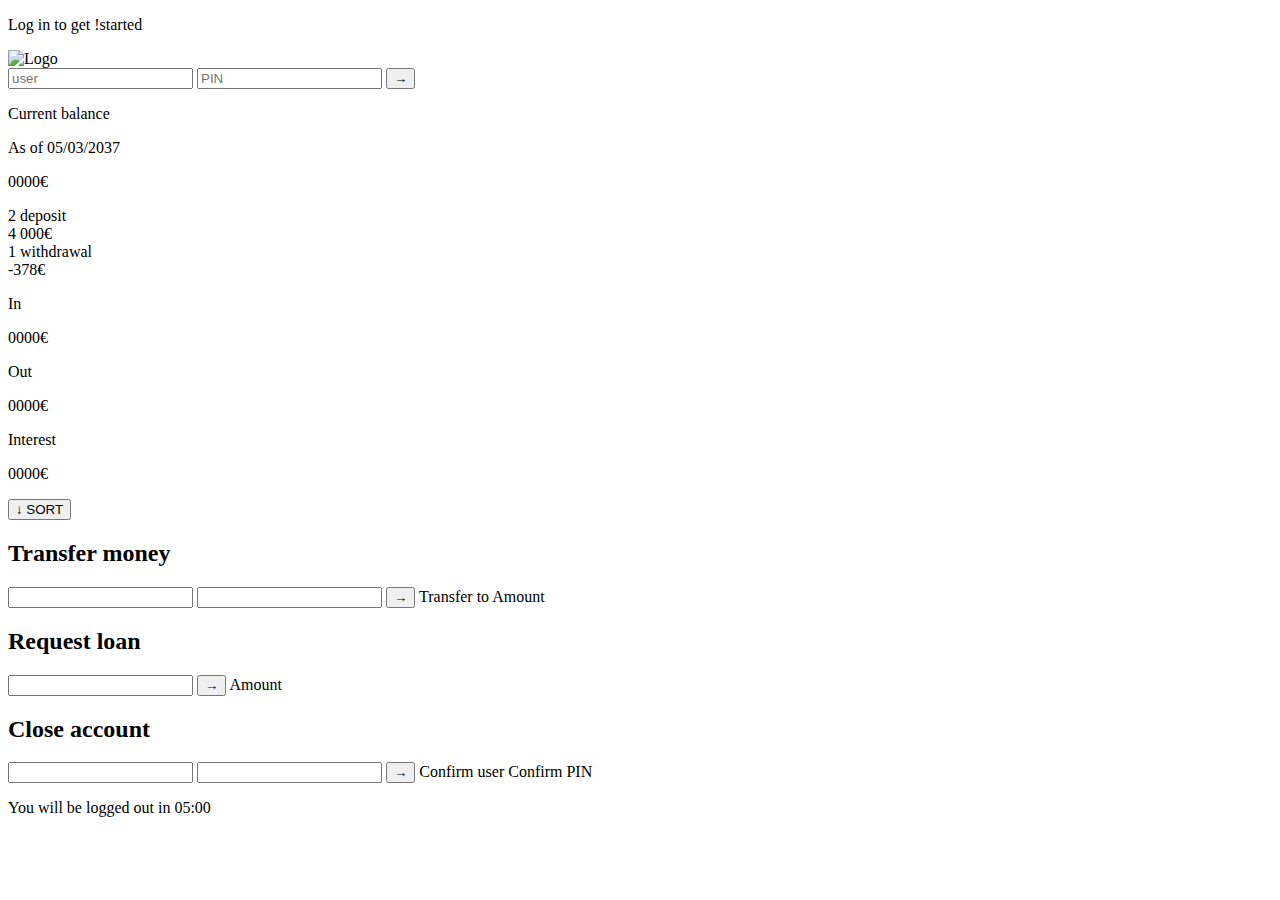
==== index.html @ 5d84bd49 "Test Replit: ! added" ====
<!DOCTYPE html>
<html lang="en">
  <head>
    <meta charset="UTF-8" />
    <meta name="viewport" content="width=device-width, initial-scale=1.0" />
    <meta http-equiv="X-UA-Compatible" content="ie=edge" />
    <link
      href="https://fonts.googleapis.com/css?family=Poppins:400,500,600&display=swap"
      rel="stylesheet"
    />
    <link rel="stylesheet" href="style.css" />
    <script src="app.js" defer></script>
    <title>Money Manager</title>
  </head>

  <body>
    <!-- TOP NAVIGATION -->
    <nav>
      <p class="welcome">Log in to get !started</p>
      <img src="logo.png" alt="Logo" class="logo" />
      <form class="login">
        <input
          type="text"
          placeholder="user"
          class="login__input login__input--user"
        />
        <input
          type="text"
          placeholder="PIN"
          maxlength="4"
          class="login__input login__input--pin"
        />
        <button class="login__btn">&rarr;</button>
      </form>
    </nav>

    <main class="app">
      <!-- BALANCE -->
      <div class="balance">
        <div>
          <p class="balance__label">Current balance</p>
          <p class="balance__date">
            As of <span class="date">05/03/2037</span>
          </p>
        </div>
        <p class="balance__value">0000€</p>
      </div>

      <!-- MOVEMENTS -->
      <div class="movements">
        <div class="movements__row">
          <div class="movements__type movements__type--deposit">2 deposit</div>
          <!-- <div class="movements__date">3 days ago</div> -->
          <div class="movements__value">4 000€</div>
        </div>
        <div class="movements__row">
          <div class="movements__type movements__type--withdrawal">
            1 withdrawal
          </div>
          <!-- <div class="movements__date">24/01/2037</div> -->
          <div class="movements__value">-378€</div>
        </div>
      </div>

      <!-- SUMMARY -->
      <div class="summary">
        <p class="summary__label">In</p>
        <p class="summary__value summary__value--in">0000€</p>
        <p class="summary__label">Out</p>
        <p class="summary__value summary__value--out">0000€</p>
        <p class="summary__label">Interest</p>
        <p class="summary__value summary__value--interest">0000€</p>
        <button class="btn--sort">&downarrow; SORT</button>
      </div>

      <!-- OPERATION: TRANSFERS -->
      <div class="operation operation--transfer">
        <h2>Transfer money</h2>
        <form class="form form--transfer">
          <input type="text" class="form__input form__input--to" />
          <input type="number" class="form__input form__input--amount" />
          <button class="form__btn form__btn--transfer">&rarr;</button>
          <label class="form__label">Transfer to</label>
          <label class="form__label">Amount</label>
        </form>
      </div>

      <!-- OPERATION: LOAN -->
      <div class="operation operation--loan">
        <h2>Request loan</h2>
        <form class="form form--loan">
          <input type="number" class="form__input form__input--loan-amount" />
          <button class="form__btn form__btn--loan">&rarr;</button>
          <label class="form__label form__label--loan">Amount</label>
        </form>
      </div>

      <!-- OPERATION: CLOSE -->
      <div class="operation operation--close">
        <h2>Close account</h2>
        <form class="form form--close">
          <input type="text" class="form__input form__input--user" />
          <input
            type="password"
            maxlength="6"
            class="form__input form__input--pin"
          />
          <button class="form__btn form__btn--close">&rarr;</button>
          <label class="form__label">Confirm user</label>
          <label class="form__label">Confirm PIN</label>
        </form>
      </div>

       <!-- LOGOUT TIMER -->
      <p class="logout-timer">
        You will be logged out in <span class="timer">05:00</span>
      </p>
    </main>
    </main>
  </body>
</html>
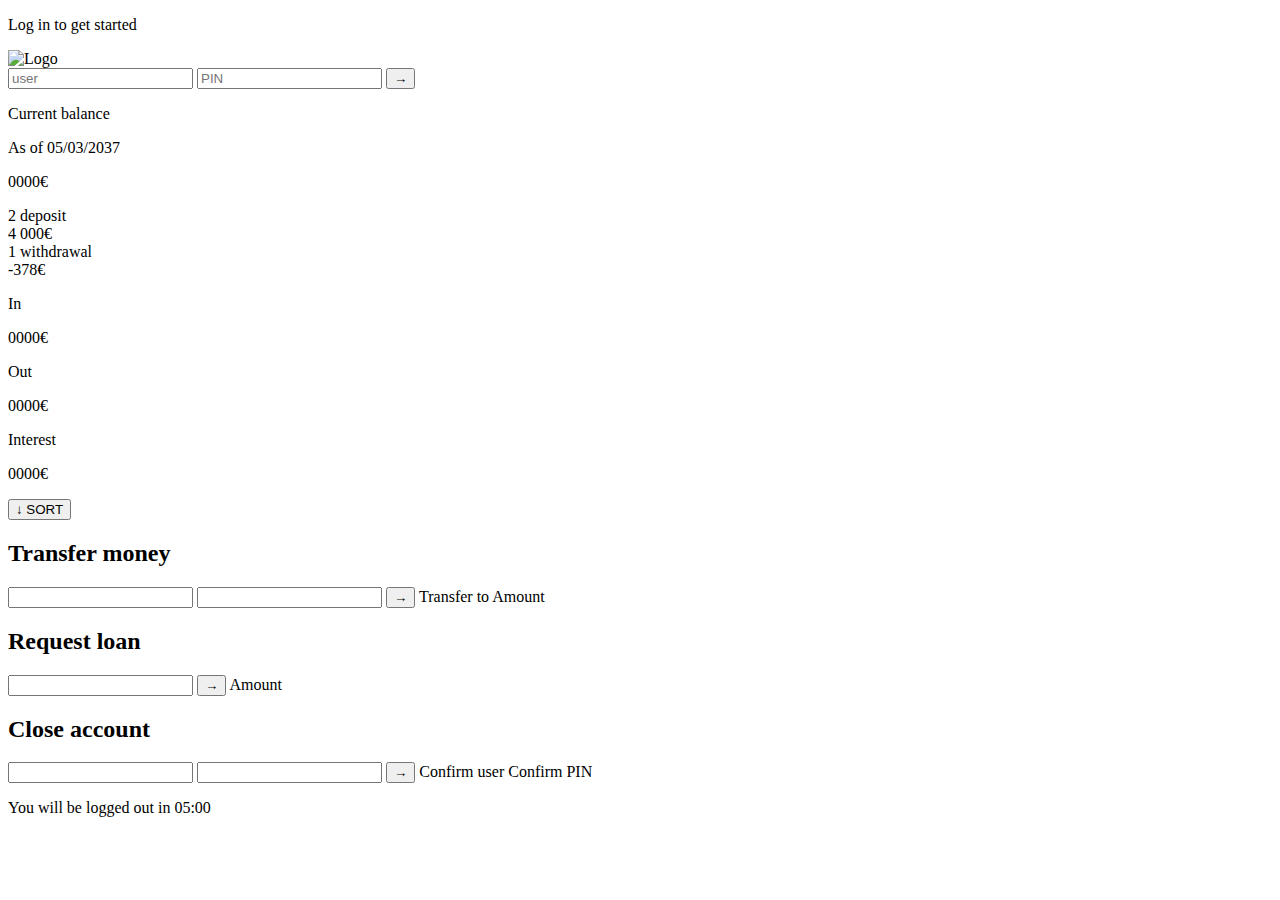
==== commit 59d47d60: "Test Replit: ! removed" ====
--- a/index.html
+++ b/index.html
@@ -16,7 +16,7 @@
   <body>
     <!-- TOP NAVIGATION -->
     <nav>
-      <p class="welcome">Log in to get !started</p>
+      <p class="welcome">Log in to get started</p>
       <img src="logo.png" alt="Logo" class="logo" />
       <form class="login">
         <input
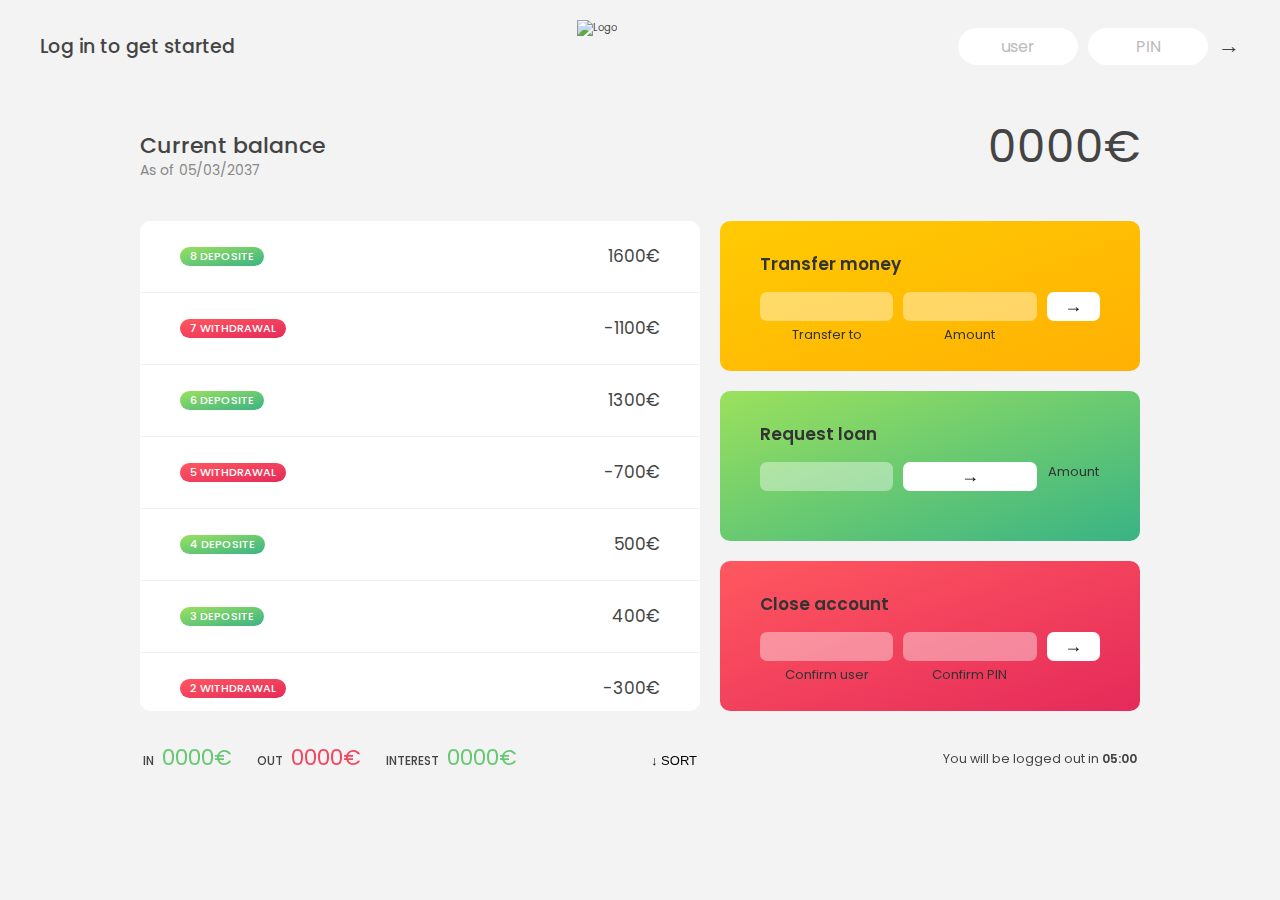
==== commit 82874557: "Dynamic movements UI printed" ====
--- a/index.html
+++ b/index.html
@@ -48,17 +48,7 @@
 
       <!-- MOVEMENTS -->
       <div class="movements">
-        <div class="movements__row">
-          <div class="movements__type movements__type--deposit">2 deposit</div>
-          <!-- <div class="movements__date">3 days ago</div> -->
-          <div class="movements__value">4 000€</div>
-        </div>
-        <div class="movements__row">
-          <div class="movements__type movements__type--withdrawal">
-            1 withdrawal
-          </div>
-          <!-- <div class="movements__date">24/01/2037</div> -->
-          <div class="movements__value">-378€</div>
+   
         </div>
       </div>
 
--- a/style.css
+++ b/style.css
@@ -0,0 +1,283 @@
+* {
+  margin: 0;
+  padding: 0;
+  box-sizing: inherit;
+}
+
+html {
+  font-size: 62.5%;
+  box-sizing: border-box;
+}
+
+body {
+  font-family: 'Poppins', sans-serif;
+  color: #444;
+  background-color: #f3f3f3;
+  height: 100vh;
+  padding: 2rem;
+}
+
+nav {
+  display: flex;
+  justify-content: space-between;
+  align-items: center;
+  padding: 0 2rem;
+}
+
+.welcome {
+  font-size: 1.9rem;
+  font-weight: 500;
+}
+
+.logo {
+  height: 5.25rem;
+}
+
+.login {
+  display: flex;
+}
+
+.login__input {
+  border: none;
+  padding: 0.5rem 2rem;
+  font-size: 1.6rem;
+  font-family: inherit;
+  text-align: center;
+  width: 12rem;
+  border-radius: 10rem;
+  margin-right: 1rem;
+  color: inherit;
+  border: 1px solid #fff;
+  transition: all 0.3s;
+}
+
+.login__input:focus {
+  outline: none;
+  border: 1px solid #ccc;
+}
+
+.login__input::placeholder {
+  color: #bbb;
+}
+
+.login__btn {
+  border: none;
+  background: none;
+  font-size: 2.2rem;
+  color: inherit;
+  cursor: pointer;
+  transition: all 0.3s;
+}
+
+.login__btn:hover,
+.login__btn:focus,
+.btn--sort:hover,
+.btn--sort:focus {
+  outline: none;
+  color: #777;
+}
+
+.app {
+  position: relative;
+  max-width: 100rem;
+  margin: 4rem auto;
+  display: grid;
+  grid-template-columns: 4fr 3fr;
+  grid-template-rows: auto repeat(3, 15rem) auto;
+  gap: 2rem;
+  /* NOTE This creates the fade in/out anumation */
+  opacity: 1;
+  transition: all 1s;
+}
+
+.balance {
+  grid-column: 1 / span 2;
+  display: flex;
+  align-items: flex-end;
+  justify-content: space-between;
+  margin-bottom: 2rem;
+}
+
+.balance__label {
+  font-size: 2.2rem;
+  font-weight: 500;
+  margin-bottom: -0.2rem;
+}
+
+.balance__date {
+  font-size: 1.4rem;
+  color: #888;
+}
+
+.balance__value {
+  font-size: 4.5rem;
+  font-weight: 400;
+}
+
+/* MOVEMENTS */
+
+.movements {
+  grid-row: 2 / span 3;
+  background-color: #fff;
+  border-radius: 1rem;
+  overflow: scroll;
+}
+
+.movements__row {
+  padding: 2.25rem 4rem;
+  display: flex;
+  align-items: center;
+  border-bottom: 1px solid #eee;
+}
+
+.movements__type {
+  font-size: 1.1rem;
+  text-transform: uppercase;
+  font-weight: 500;
+  color: #fff;
+  padding: 0.1rem 1rem;
+  border-radius: 10rem;
+  margin-right: 2rem;
+}
+
+.movements__date {
+  font-size: 1.1rem;
+  text-transform: uppercase;
+  font-weight: 500;
+  color: #666;
+}
+
+.movements__type--deposite {
+  background-image: linear-gradient(to top left, #39b385, #9be15d);
+}
+
+.movements__type--withdrawal {
+  background-image: linear-gradient(to top left, #e52a5a, #ff585f);
+}
+
+.movements__value {
+  font-size: 1.7rem;
+  margin-left: auto;
+}
+
+/* SUMMARY */
+
+.summary {
+  grid-row: 5 / 6;
+  display: flex;
+  align-items: baseline;
+  padding: 0 0.3rem;
+  margin-top: 1rem;
+}
+
+.summary__label {
+  font-size: 1.2rem;
+  font-weight: 500;
+  text-transform: uppercase;
+  margin-right: 0.8rem;
+}
+
+.summary__value {
+  font-size: 2.2rem;
+  margin-right: 2.5rem;
+}
+
+.summary__value--in,
+.summary__value--interest {
+  color: #66c873;
+}
+
+.summary__value--out {
+  color: #f5465d;
+}
+
+.btn--sort {
+  margin-left: auto;
+  border: none;
+  background: none;
+  font-size: 1.3rem;
+  font-weight: 500;
+  cursor: pointer;
+}
+
+/* OPERATIONS */
+
+.operation {
+  border-radius: 1rem;
+  padding: 3rem 4rem;
+  color: #333;
+}
+
+.operation--transfer {
+  background-image: linear-gradient(to top left, #ffb003, #ffcb03);
+}
+
+.operation--loan {
+  background-image: linear-gradient(to top left, #39b385, #9be15d);
+}
+
+.operation--close {
+  background-image: linear-gradient(to top left, #e52a5a, #ff585f);
+}
+
+h2 {
+  margin-bottom: 1.5rem;
+  font-size: 1.7rem;
+  font-weight: 600;
+  color: #333;
+}
+
+.form {
+  display: grid;
+  grid-template-columns: 2.5fr 2.5fr 1fr;
+  grid-template-rows: auto auto;
+  gap: 0.4rem 1rem;
+}
+
+.form__input {
+  width: 100%;
+  border: none;
+  background-color: rgba(255, 255, 255, 0.4);
+  font-family: inherit;
+  font-size: 1.5rem;
+  text-align: center;
+  color: #333;
+  padding: 0.3rem 1rem;
+  border-radius: 0.7rem;
+  transition: all 0.3s;
+}
+
+.form__input:focus {
+  outline: none;
+  background-color: rgba(255, 255, 255, 0.6);
+}
+
+.form__label {
+  font-size: 1.3rem;
+  text-align: center;
+}
+
+.form__btn {
+  border: none;
+  border-radius: 0.7rem;
+  font-size: 1.8rem;
+  background-color: #fff;
+  cursor: pointer;
+  transition: all 0.3s;
+}
+
+.form__btn:focus {
+  outline: none;
+  background-color: rgba(255, 255, 255, 0.8);
+}
+
+.logout-timer {
+  padding: 0 0.3rem;
+  margin-top: 1.9rem;
+  text-align: right;
+  font-size: 1.25rem;
+}
+
+.timer {
+  font-weight: 600;
+}
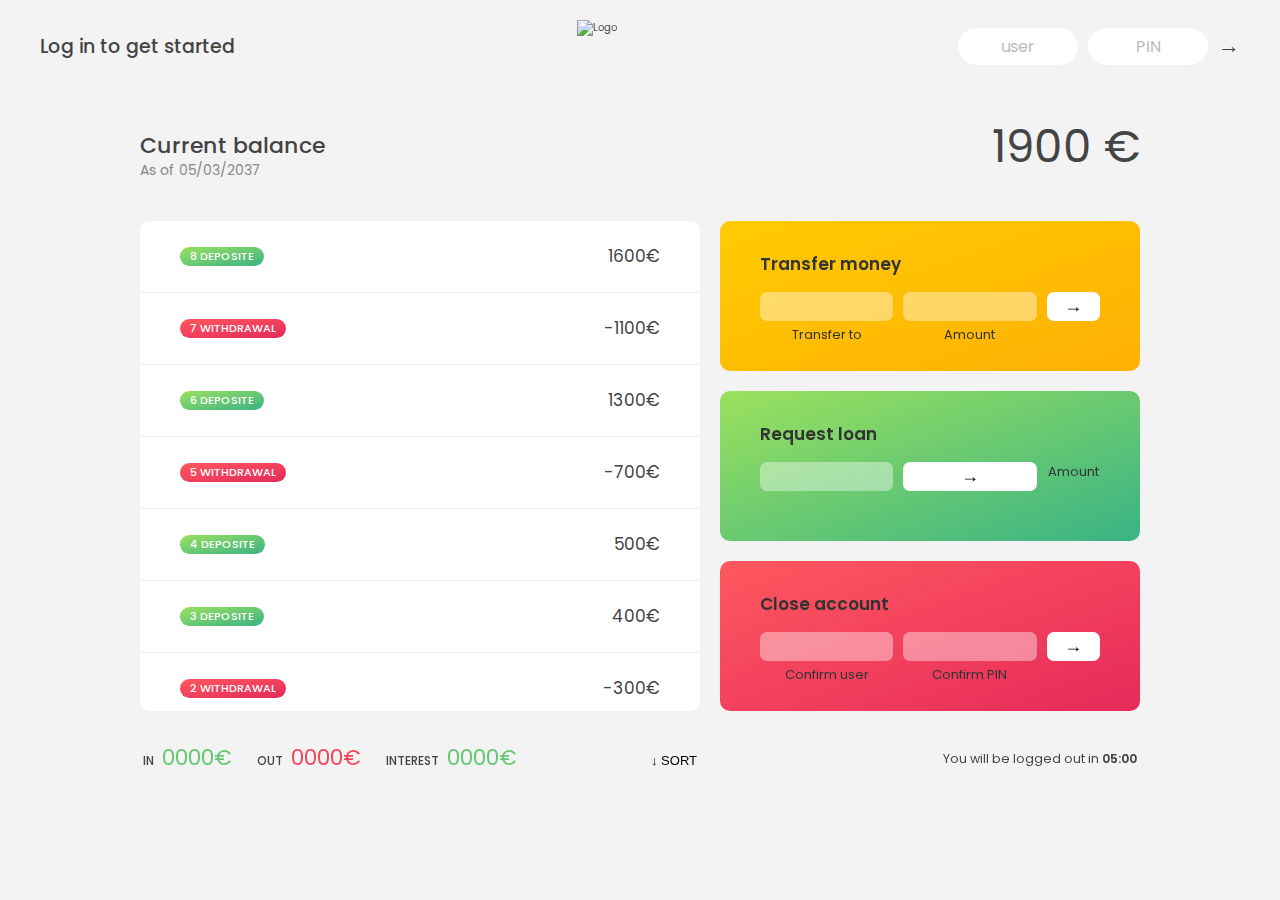
==== commit 08009fe4: "total balance calculated" ====
--- a/index.html
+++ b/index.html
@@ -43,7 +43,7 @@
             As of <span class="date">05/03/2037</span>
           </p>
         </div>
-        <p class="balance__value">0000€</p>
+        <p class="balance__value">10000€</p>
       </div>
 
       <!-- MOVEMENTS -->
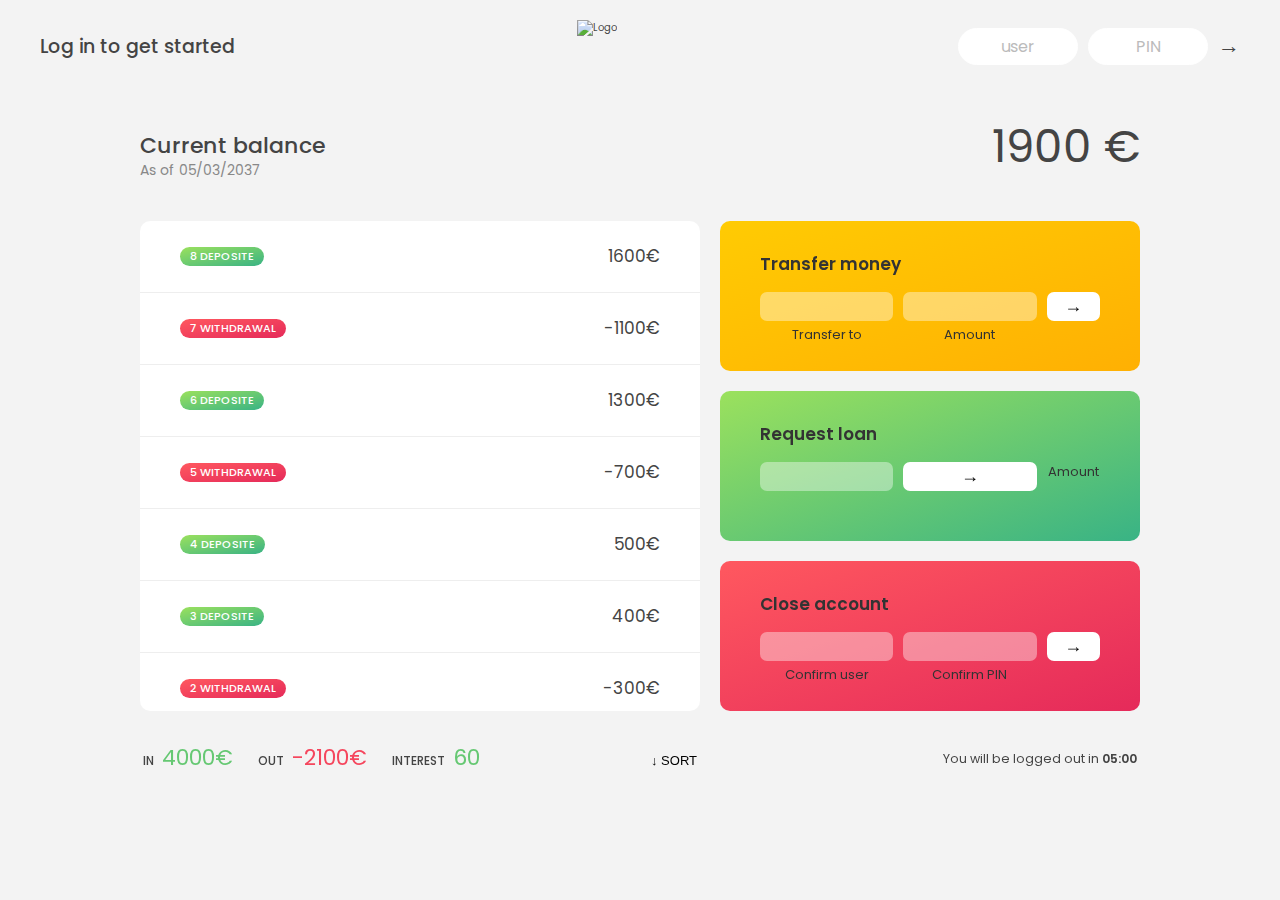
==== commit 9c0b600d: "event listners and find method" ====
--- a/index.html
+++ b/index.html
@@ -29,6 +29,7 @@
           placeholder="PIN"
           maxlength="4"
           class="login__input login__input--pin"
+
         />
         <button class="login__btn">&rarr;</button>
       </form>
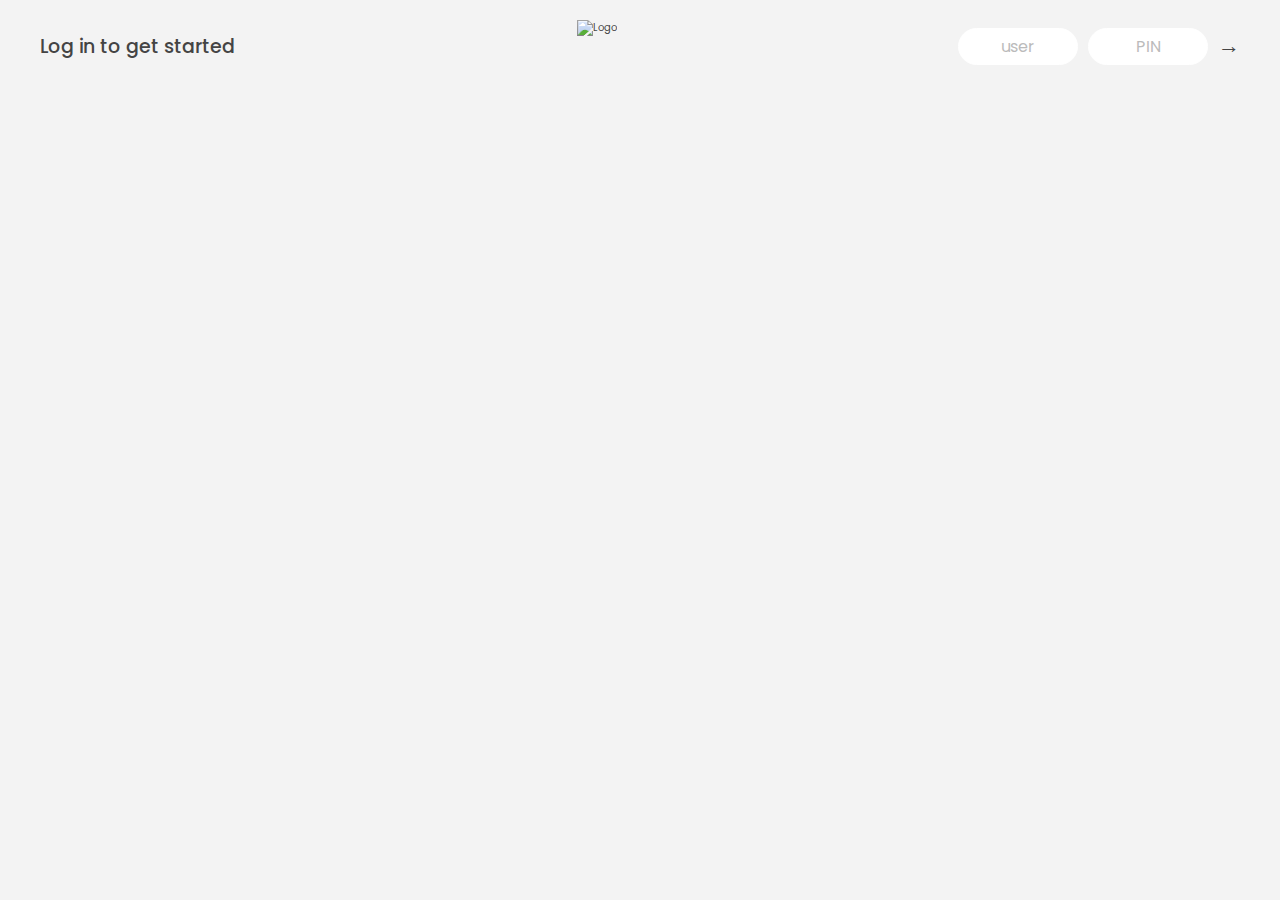
==== commit 475e00eb: "login implemented" ====
--- a/index.html
+++ b/index.html
@@ -44,7 +44,7 @@
             As of <span class="date">05/03/2037</span>
           </p>
         </div>
-        <p class="balance__value">10000€</p>
+        <p class="balance__value">0000€</p>
       </div>
 
       <!-- MOVEMENTS -->
--- a/style.css
+++ b/style.css
@@ -86,7 +86,7 @@
   grid-template-rows: auto repeat(3, 15rem) auto;
   gap: 2rem;
   /* NOTE This creates the fade in/out anumation */
-  opacity: 1;
+  opacity: 0;
   transition: all 1s;
 }
 
